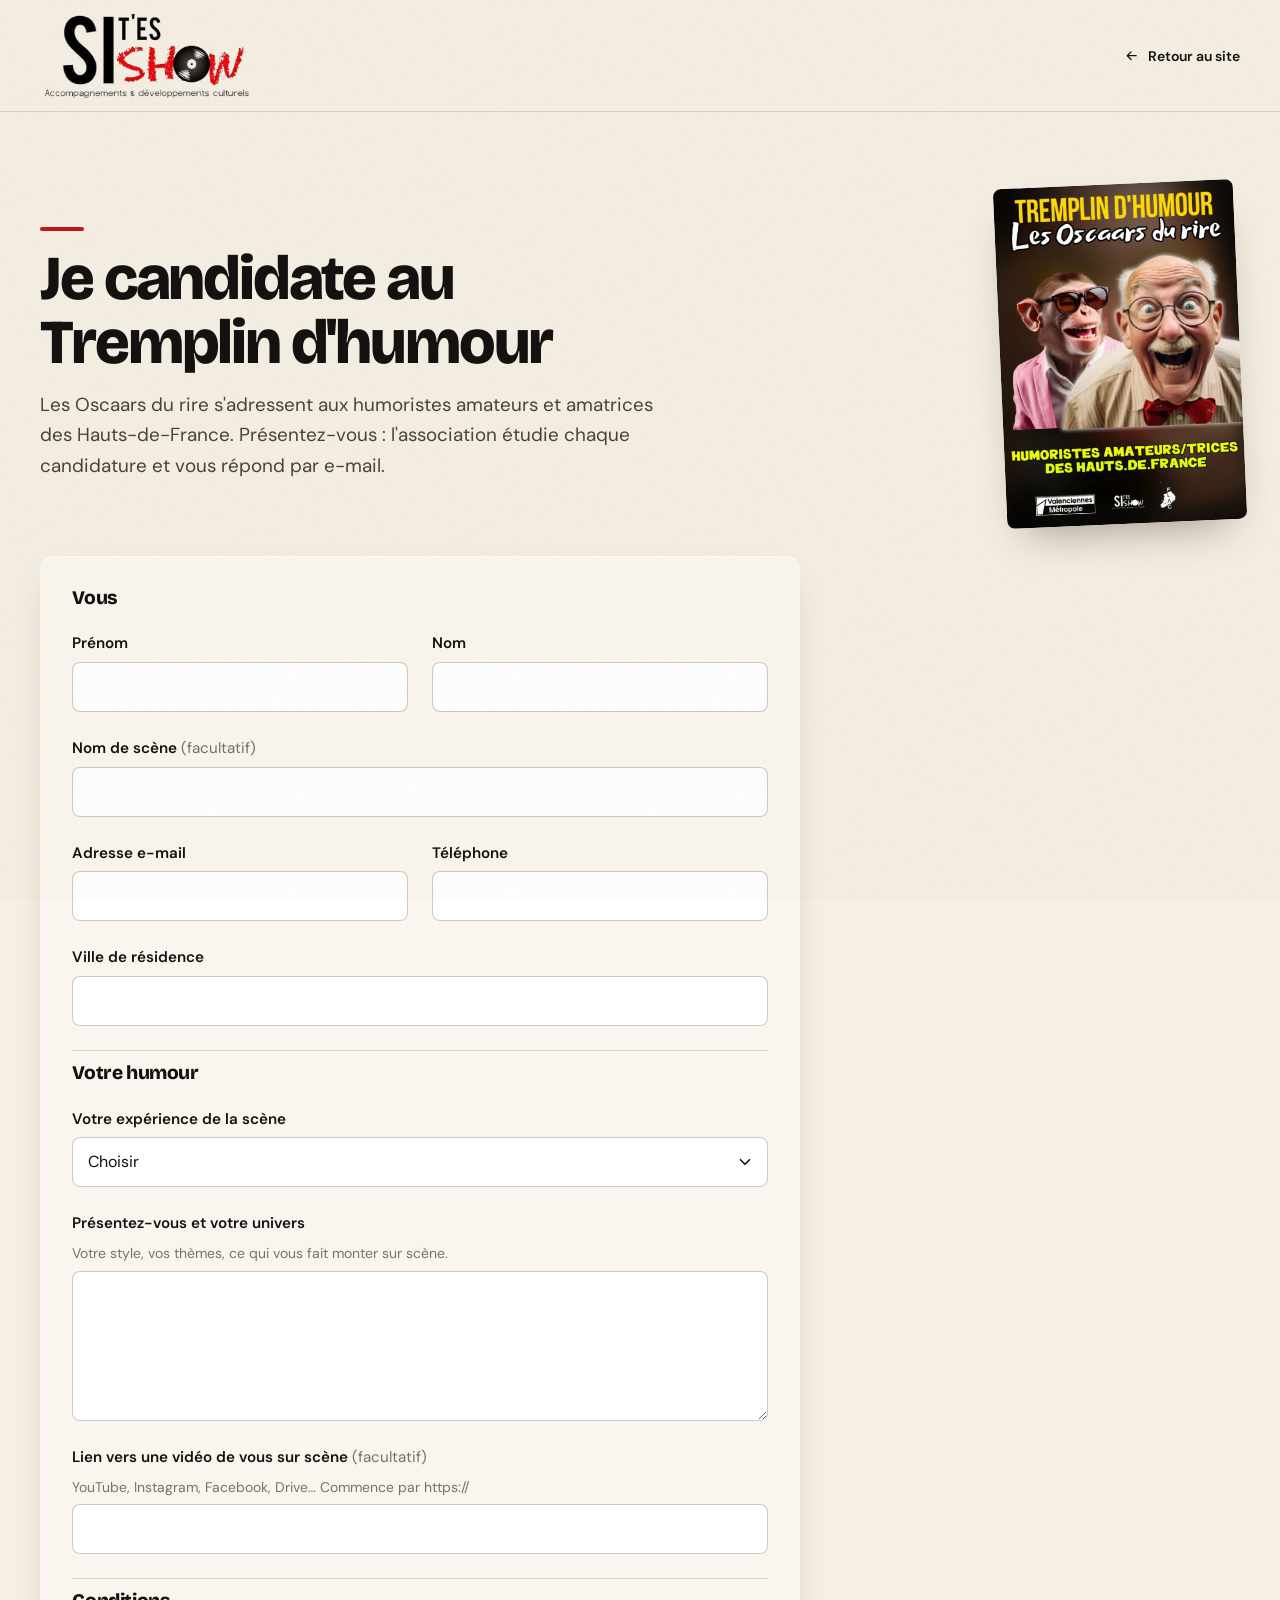
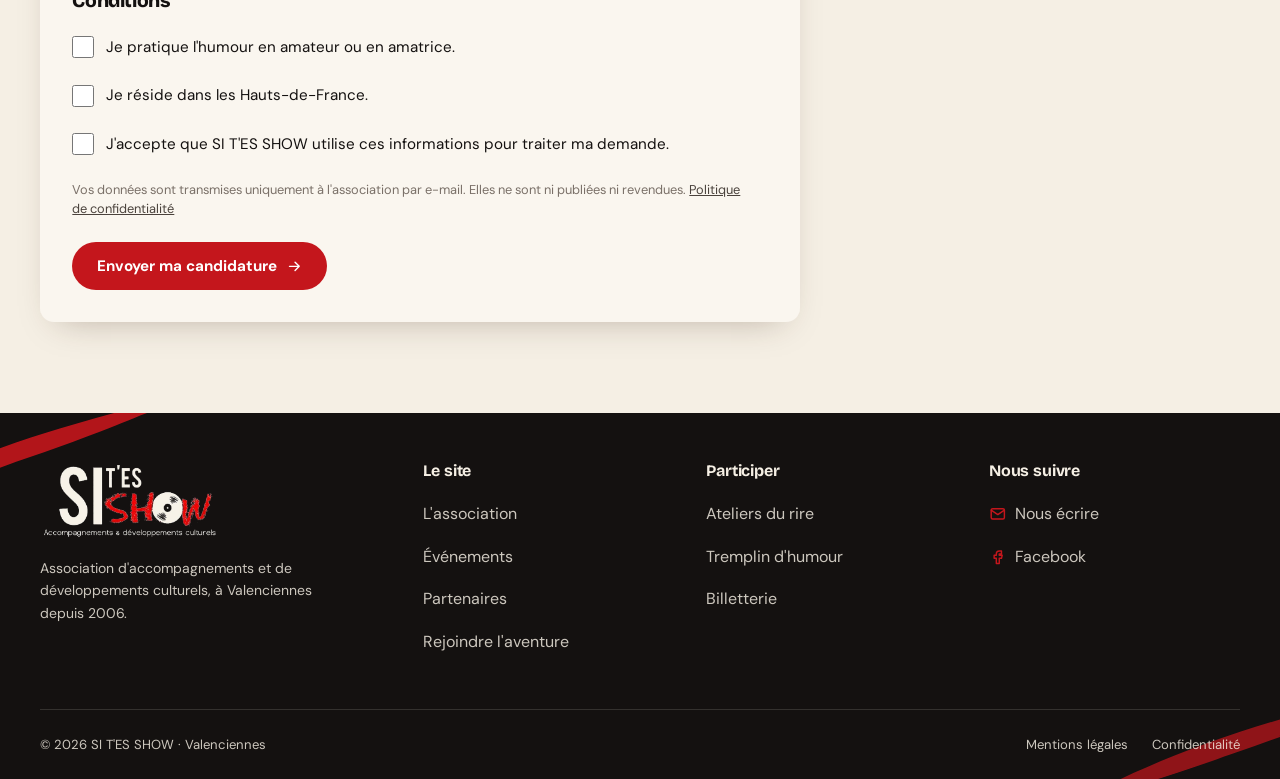
==== candidature-tremplin.html @ 154991be "Refonte du site : nouveau design mobile first, formulaires avec envoi d'e-mails (Resend) - Accueil r" ====
<!doctype html>
<html lang="fr">
<head>
  <meta charset="UTF-8">
  <meta name="viewport" content="width=device-width, initial-scale=1">
  <title>Candidature au Tremplin d'humour Les Oscaars du rire — SI T'ES SHOW</title>
  <meta name="description" content="Humoristes amateurs et amatrices des Hauts-de-France : candidatez au Tremplin d'humour Les Oscaars du rire organisé par SI T'ES SHOW.">
  <meta name="theme-color" content="#f5efe4">
  <link rel="canonical" href="https://maquette-si-t-es-show.vercel.app/candidature-tremplin.html">
  <meta property="og:type" content="website">
  <meta property="og:locale" content="fr_FR">
  <meta property="og:site_name" content="SI T'ES SHOW">
  <meta property="og:title" content="Candidature au Tremplin d'humour Les Oscaars du rire — SI T'ES SHOW">
  <meta property="og:description" content="Humoristes amateurs et amatrices des Hauts-de-France : candidatez au Tremplin d'humour Les Oscaars du rire organisé par SI T'ES SHOW.">
  <meta property="og:url" content="https://maquette-si-t-es-show.vercel.app/candidature-tremplin.html">
  <meta property="og:image" content="https://maquette-si-t-es-show.vercel.app/assets/img/og-image.jpg">
  <meta name="twitter:card" content="summary_large_image">
  <link rel="icon" href="favicon.svg" type="image/svg+xml">
  <link rel="apple-touch-icon" href="apple-touch-icon.png">
  <link rel="preload" href="assets/fonts/bricolage-grotesque-latin.woff2" as="font" type="font/woff2" crossorigin>
  <link rel="stylesheet" href="styles.css">
  <script>document.documentElement.classList.add('js');</script>
</head>
<body>
  <a class="skip-link" href="#contenu">Aller au contenu</a>
  <svg width="0" height="0" style="position:absolute" aria-hidden="true" focusable="false">
    <symbol id="brush" viewBox="0 0 320 24">
      <path fill="currentColor" d="M3 15c38-6 92-11 150-11 54 0 110 3 164 8 2 0 3 2 1 3-30 1-60 2-96 3-28 1-52 3-82 4-36 2-76 2-112 1-14 0-26-1-26-4 0-2 1-3 1-4Zm22 6c46-2 98-2 150-3 30 0 66 0 96-2-28 3-70 5-110 6-46 1-92 1-136-1Z"/>
    </symbol>
  </svg>

  <header class="site-header site-header--page">
    <div class="header-surface" aria-hidden="true"></div>
    <div class="header-inner">
      <a class="brand" href="index.html" aria-label="SI T'ES SHOW, page d'accueil">
        <img src="assets/img/logo.webp" width="600" height="265" alt="SI T'ES SHOW — Accompagnements & développements culturels">
      </a>
      <a class="back-link" href="index.html#evenements"><svg class="icon" viewBox="0 0 24 24" aria-hidden="true"><path d="M19 12H5M11 6l-6 6 6 6"/></svg> Retour au site</a>
    </div>
  </header>

  <main id="contenu">
    <section class="wrap page-hero" aria-labelledby="page-title">
      <div>
        <span class="red-rule" aria-hidden="true"></span>
        <h1 id="page-title">Je candidate au Tremplin d'humour</h1>
        <p>Les Oscaars du rire s'adressent aux humoristes amateurs et amatrices des Hauts-de-France. Présentez-vous : l'association étudie chaque candidature et vous répond par e-mail.</p>
      </div>
      <img class="poster-thumb" src="assets/img/tremplin-humour.webp" width="720" height="1019" alt="Affiche du Tremplin d'humour Les Oscaars du rire">
    </section>
    <section class="wrap page-body" aria-label="Formulaire de candidature">
        <form class="form" data-form="candidature" action="/api/candidature" method="post" novalidate>
            <div class="form-fields">
              <h2 class="form-section-title">Vous</h2>
              <div class="form-row">
                <div class="field">
                    <label for="t-prenom">Prénom</label>
                    <input id="t-prenom" name="prenom" type="text" autocomplete="given-name" required maxlength="60" aria-describedby="t-prenom-err">
                    <p class="field-error" id="t-prenom-err"></p>
                  </div>
                <div class="field">
                    <label for="t-nom">Nom</label>
                    <input id="t-nom" name="nom" type="text" autocomplete="family-name" required maxlength="60" aria-describedby="t-nom-err">
                    <p class="field-error" id="t-nom-err"></p>
                  </div>
              </div>
              <div class="field">
                <label for="t-scene">Nom de scène <span class="optional">(facultatif)</span></label>
                <input id="t-scene" name="nom_scene" type="text" maxlength="80" aria-describedby="t-scene-err">
                <p class="field-error" id="t-scene-err"></p>
              </div>
              <div class="form-row">
                <div class="field">
                    <label for="t-email">Adresse e-mail</label>
                    <input id="t-email" name="email" type="email" autocomplete="email" inputmode="email" required maxlength="160" aria-describedby="t-email-err">
                    <p class="field-error" id="t-email-err"></p>
                  </div>
                <div class="field">
                    <label for="t-tel">Téléphone</label>
                    <input id="t-tel" name="telephone" type="tel" autocomplete="tel" inputmode="tel" required maxlength="25" aria-describedby="t-tel-err">
                    <p class="field-error" id="t-tel-err"></p>
                  </div>
              </div>
              <div class="field">
                <label for="t-ville">Ville de résidence</label>
                <input id="t-ville" name="ville" type="text" autocomplete="address-level2" required maxlength="80" aria-describedby="t-ville-err">
                <p class="field-error" id="t-ville-err"></p>
              </div>
              <h2 class="form-section-title">Votre humour</h2>
              <div class="field">
                <label for="t-exp">Votre expérience de la scène</label>
                <select id="t-exp" name="experience" required aria-describedby="t-exp-err">
                  <option value="">Choisir</option>
                  <option>Jamais encore sur scène</option>
                  <option>Quelques passages sur scène</option>
                  <option>Je joue régulièrement</option>
                </select>
                <p class="field-error" id="t-exp-err"></p>
              </div>
              <div class="field">
                <label for="t-pres">Présentez-vous et votre univers</label>
                <p class="field-hint" id="t-pres-hint">Votre style, vos thèmes, ce qui vous fait monter sur scène.</p>
                <textarea id="t-pres" name="presentation" required minlength="30" maxlength="2000" aria-describedby="t-pres-hint t-pres-err"></textarea>
                <p class="field-error" id="t-pres-err"></p>
              </div>
              <div class="field">
                <label for="t-video">Lien vers une vidéo de vous sur scène <span class="optional">(facultatif)</span></label>
                <p class="field-hint" id="t-video-hint">YouTube, Instagram, Facebook, Drive… Commence par https://</p>
                <input id="t-video" name="video" type="url" inputmode="url" maxlength="300" aria-describedby="t-video-hint t-video-err">
                <p class="field-error" id="t-video-err"></p>
              </div>
              <h2 class="form-section-title">Conditions</h2>
              <div class="field">
                <label class="choice" for="t-amateur">
                  <input id="t-amateur" name="amateur" type="checkbox" required aria-describedby="t-amateur-err">
                  <span>Je pratique l'humour en amateur ou en amatrice.</span>
                </label>
                <p class="field-error" id="t-amateur-err"></p>
              </div>
              <div class="field">
                <label class="choice" for="t-region">
                  <input id="t-region" name="region" type="checkbox" required aria-describedby="t-region-err">
                  <span>Je réside dans les Hauts-de-France.</span>
                </label>
                <p class="field-error" id="t-region-err"></p>
              </div>
              <div class="hp" aria-hidden="true">
                <label for="t-site">Ne pas remplir ce champ</label>
                <input id="t-site" name="site_web" type="text" tabindex="-1" autocomplete="off">
              </div>
              <div class="field">
                <label class="choice" for="t-rgpd">
                  <input id="t-rgpd" name="consentement" type="checkbox" required aria-describedby="t-rgpd-err">
                  <span>J'accepte que SI T'ES SHOW utilise ces informations pour traiter ma demande.</span>
                </label>
                <p class="field-error" id="t-rgpd-err"></p>
              </div>
              <p class="form-legal">Vos données sont transmises uniquement à l'association par e-mail. Elles ne sont ni publiées ni revendues. <a href="mentions-legales.html#confidentialite">Politique de confidentialité</a></p>
              <button class="button" type="submit">Envoyer ma candidature <svg class="icon" viewBox="0 0 24 24" aria-hidden="true"><path d="M5 12h14M13 6l6 6-6 6"/></svg></button>
            </div>
            <p class="form-status" role="status" aria-live="polite"></p>
          </form>
    </section>
  </main>

  <footer class="site-footer">
    <svg class="footer-brush footer-brush--a" viewBox="0 0 320 24" aria-hidden="true" focusable="false"><use href="#brush"/></svg>
    <svg class="footer-brush footer-brush--b" viewBox="0 0 320 24" aria-hidden="true" focusable="false"><use href="#brush"/></svg>
    <div class="wrap">
      <div class="footer-grid">
        <div class="footer-brand">
          <img src="assets/img/logo-clair.webp" width="600" height="265" loading="lazy" decoding="async" alt="SI T'ES SHOW">
          <p>Association d'accompagnements et de développements culturels, à Valenciennes depuis 2006.</p>
        </div>
        <div>
          <p class="footer-title">Le site</p>
          <ul class="footer-links">
            <li><a href="index.html#association">L'association</a></li>
            <li><a href="index.html#evenements">Événements</a></li>
            <li><a href="index.html#partenaires">Partenaires</a></li>
            <li><a href="index.html#rejoindre">Rejoindre l'aventure</a></li>
          </ul>
        </div>
        <div>
          <p class="footer-title">Participer</p>
          <ul class="footer-links">
            <li><a href="inscription-ateliers.html">Ateliers du rire</a></li>
            <li><a href="candidature-tremplin.html">Tremplin d'humour</a></li>
            <li><a data-config-href="billetterieJojoBernard" href="index.html#evenements" target="_blank" rel="noopener">Billetterie<span class="sr-only"> (nouvel onglet)</span></a></li>
          </ul>
        </div>
        <div>
          <p class="footer-title">Nous suivre</p>
          <ul class="footer-links">
            <li><a href="index.html#contact"><svg class="icon" viewBox="0 0 24 24" aria-hidden="true"><rect x="3" y="5" width="18" height="14" rx="2"/><path d="m3 7 9 6 9-6"/></svg>Nous écrire</a></li>
            <li><a data-config-href="facebook" href="https://www.facebook.com/share/1EKz69pP5z/?mibextid=wwXIfr" target="_blank" rel="noopener"><svg class="icon" viewBox="0 0 24 24" aria-hidden="true"><path d="M14 8h3V4h-3a4 4 0 0 0-4 4v2H7v4h3v7h4v-7h3l1-4h-4V8Z"/></svg>Facebook<span class="sr-only"> (nouvel onglet)</span></a></li>
          </ul>
        </div>
      </div>
      <div class="footer-bottom">
        <p>© <span data-year>2026</span> SI T'ES SHOW · Valenciennes</p>
        <nav aria-label="Informations légales">
          <a href="mentions-legales.html">Mentions légales</a>
          <a href="mentions-legales.html#confidentialite">Confidentialité</a>
        </nav>
      </div>
    </div>
  </footer>

  <script src="config.js"></script>
  <script src="script.js" defer></script>
</body>
</html>
---- styles.css ----
/* =========================================================
   SI T'ES SHOW — feuille de styles
   Mobile first : les styles de base visent le smartphone,
   les @media (min-width) enrichissent tablette puis desktop.
   ========================================================= */

/* ---------- Polices (auto-hébergées, aucun appel à Google) ---------- */
@font-face {
  font-family: 'Bricolage Grotesque';
  src: url('assets/fonts/bricolage-grotesque-latin.woff2') format('woff2');
  font-weight: 500 800;
  font-display: swap;
}
@font-face {
  font-family: 'DM Sans';
  src: url('assets/fonts/dm-sans-latin.woff2') format('woff2');
  font-weight: 400 700;
  font-display: swap;
}

/* ---------- Design tokens ---------- */
:root {
  /* Couleurs */
  --paper: #f5efe4;          /* ivoire, fond principal */
  --paper-soft: #faf6ef;     /* crème clair, cartes et champs */
  --paper-deep: #ece3d4;     /* crème chaud, sections alternées */
  --ink: #141110;            /* noir des textes */
  --ink-soft: #4a423c;       /* texte secondaire */
  --ink-muted: #7a7068;      /* indications */
  --red: #c4161c;            /* rouge d'accent */
  --red-deep: #9c0f14;       /* rouge survol */
  --line: rgba(20, 17, 16, .14);
  --focus: #c4161c;

  /* Typographie */
  --font-display: 'Bricolage Grotesque', 'Arial Narrow', system-ui, sans-serif;
  --font-body: 'DM Sans', system-ui, -apple-system, 'Segoe UI', sans-serif;
  --fs-hero: clamp(2.75rem, 1.6rem + 5.6vw, 5.4rem);
  --fs-h2: clamp(1.9rem, 1.4rem + 2vw, 2.75rem);
  --fs-h3: clamp(1.2rem, 1.05rem + .6vw, 1.45rem);
  --fs-lead: clamp(1.02rem, .96rem + .3vw, 1.18rem);
  --fs-body: 1rem;
  --fs-small: .875rem;

  /* Espacements */
  --space-1: .5rem;
  --space-2: .75rem;
  --space-3: 1rem;
  --space-4: 1.5rem;
  --space-5: 2rem;
  --space-6: 3rem;
  --space-7: 4.5rem;
  --section-y: clamp(3.5rem, 2.5rem + 4vw, 6rem);
  --gutter: clamp(1.125rem, .6rem + 2.4vw, 3rem);
  --content: 1200px;

  /* Rayons et ombres */
  --radius-s: 8px;
  --radius-m: 14px;
  --radius-pill: 999px;
  --shadow-card: 0 1px 0 rgba(255, 255, 255, .7) inset, 0 14px 34px -18px rgba(60, 38, 20, .35);
  --shadow-lift: 0 22px 44px -20px rgba(60, 38, 20, .45);

  /* Texture papier (bruit SVG très discret) */
  --grain: url("data:image/svg+xml,%3Csvg xmlns='http://www.w3.org/2000/svg' width='220' height='220'%3E%3Cfilter id='n'%3E%3CfeTurbulence type='fractalNoise' baseFrequency='.85' numOctaves='3' stitchTiles='stitch'/%3E%3CfeColorMatrix values='0 0 0 0 .35 0 0 0 0 .25 0 0 0 0 .15 0 0 0 .5 0'/%3E%3C/filter%3E%3Crect width='100%25' height='100%25' filter='url(%23n)'/%3E%3C/svg%3E");

  --ease-out: cubic-bezier(.2, .7, .2, 1);
  --header-h: 76px;
}

/* ---------- Base ---------- */
*, *::before, *::after { box-sizing: border-box; }
html {
  scroll-behavior: smooth;
  scroll-padding-top: 88px;
  -webkit-text-size-adjust: 100%;
}
body {
  margin: 0;
  min-height: 100vh;
  color: var(--ink);
  background-color: var(--paper);
  font-family: var(--font-body);
  font-size: var(--fs-body);
  line-height: 1.6;
  -webkit-font-smoothing: antialiased;
  overflow-x: hidden;
}
/* Grain papier global, fixe et non interactif */
body::before {
  content: '';
  position: fixed;
  inset: 0;
  z-index: 100;
  pointer-events: none;
  background-image: var(--grain);
  opacity: .09;
  mix-blend-mode: multiply;
}
img { display: block; max-width: 100%; height: auto; }
a { color: inherit; }
h1, h2, h3, p, ul, ol, figure, blockquote { margin: 0; }
h1, h2, h3 {
  font-family: var(--font-display);
  font-weight: 800;
  line-height: 1.02;
  letter-spacing: -.035em;
  text-wrap: balance;
}
p { text-wrap: pretty; }

:focus-visible {
  outline: 3px solid var(--focus);
  outline-offset: 3px;
  border-radius: 4px;
}

.sr-only {
  position: absolute !important;
  width: 1px; height: 1px;
  padding: 0; margin: -1px;
  overflow: hidden;
  clip: rect(0 0 0 0);
  white-space: nowrap;
  border: 0;
}
.skip-link {
  position: absolute;
  left: var(--gutter);
  top: -100px;
  z-index: 200;
  padding: .75rem 1.1rem;
  border-radius: var(--radius-s);
  background: var(--ink);
  color: var(--paper);
  font-weight: 700;
  text-decoration: none;
}
.skip-link:focus { top: .75rem; }

.wrap {
  width: min(var(--content), 100% - 2 * var(--gutter));
  margin-inline: auto;
}

.icon {
  width: 1.1em;
  height: 1.1em;
  flex: 0 0 auto;
  fill: none;
  stroke: currentColor;
  stroke-width: 2;
  stroke-linecap: round;
  stroke-linejoin: round;
}

/* ---------- Boutons ---------- */
.button {
  --btn-bg: var(--red);
  --btn-fg: #fff;
  min-height: 48px;
  padding: .7rem 1.4rem;
  display: inline-flex;
  align-items: center;
  justify-content: center;
  gap: .6rem;
  border: 2px solid transparent;
  border-radius: var(--radius-pill);
  background: var(--btn-bg);
  color: var(--btn-fg);
  font: 700 .95rem/1.2 var(--font-body);
  text-decoration: none;
  text-align: center;
  cursor: pointer;
  transition: background-color .2s ease, color .2s ease, border-color .2s ease, transform .2s var(--ease-out);
}
.button .icon { transition: transform .25s var(--ease-out); }
.button:hover { --btn-bg: var(--red-deep); }
.button:hover .icon { transform: translateX(3px); }
.button:active { transform: translateY(1px); }
.button-outline {
  --btn-bg: transparent;
  --btn-fg: var(--ink);
  border-color: var(--ink);
}
.button-outline:hover { --btn-bg: var(--ink); --btn-fg: var(--paper); }
.button-light {
  --btn-bg: var(--paper);
  --btn-fg: var(--ink);
}
.button-light:hover { --btn-bg: #fff; }
.button-block { width: 100%; }
.button[disabled], .button[aria-disabled="true"] {
  cursor: not-allowed;
  opacity: .55;
  pointer-events: none;
}

/* ---------- Titres de section ---------- */
.section { padding-block: var(--section-y); position: relative; }
.section-heading {
  display: flex;
  align-items: center;
  gap: var(--space-3);
  margin-bottom: var(--space-5);
}
.section-heading h2 { font-size: var(--fs-h2); }
.red-rule {
  display: block;
  width: 44px;
  height: 4px;
  flex: 0 0 auto;
  border-radius: 2px;
  background: var(--red);
}
.section-intro {
  max-width: 60ch;
  margin-top: calc(-1 * var(--space-3));
  margin-bottom: var(--space-5);
  color: var(--ink-soft);
  font-size: var(--fs-lead);
}

/* =========================================================
   HEADER — surface crème asymétrique posée sur le Hero
   ========================================================= */
.site-header {
  position: absolute;
  inset: 0 0 auto 0;
  z-index: 50;
  height: var(--header-h);
}
/* La surface crème : bord inférieur arrondi et asymétrique vers la droite */
.header-surface {
  position: absolute;
  inset: 0 auto 0 0;
  width: calc(100% - 88px);
  background-color: var(--paper);
  border-bottom-right-radius: 120px 100%;
  box-shadow: 10px 6px 26px -14px rgba(40, 24, 10, .45);
}
.header-inner {
  position: relative;
  height: 100%;
  width: min(var(--content), 100% - 2 * var(--gutter));
  margin-inline: auto;
  display: flex;
  align-items: center;
  justify-content: space-between;
  gap: var(--space-4);
}
.brand { display: block; flex: 0 0 auto; width: 150px; }
.brand img { width: 100%; height: auto; }

.menu-toggle {
  width: 48px;
  height: 48px;
  display: inline-flex;
  flex-direction: column;
  align-items: center;
  justify-content: center;
  gap: 6px;
  border: 0;
  border-radius: 50%;
  background: var(--paper);
  box-shadow: 0 6px 18px -6px rgba(0, 0, 0, .5);
  cursor: pointer;
}
.menu-toggle span {
  display: block;
  width: 20px;
  height: 2px;
  border-radius: 2px;
  background: var(--ink);
  transition: transform .25s var(--ease-out), opacity .2s;
}
.menu-toggle[aria-expanded="true"] span:nth-child(1) { transform: translateY(8px) rotate(45deg); }
.menu-toggle[aria-expanded="true"] span:nth-child(2) { opacity: 0; }
.menu-toggle[aria-expanded="true"] span:nth-child(3) { transform: translateY(-8px) rotate(-45deg); }

/* Menu mobile : panneau crème qui se déplie sous le header */
.main-nav {
  position: absolute;
  top: calc(100% + 10px);
  left: var(--gutter);
  right: var(--gutter);
  padding: var(--space-3);
  display: grid;
  gap: 2px;
  border-radius: var(--radius-m);
  background: var(--paper-soft);
  box-shadow: var(--shadow-lift);
  opacity: 0;
  visibility: hidden;
  transform: translateY(-8px);
  transition: opacity .22s ease, transform .22s var(--ease-out), visibility 0s linear .22s;
}
.main-nav.is-open {
  opacity: 1;
  visibility: visible;
  transform: none;
  transition: opacity .22s ease, transform .22s var(--ease-out), visibility 0s;
}
.main-nav .nav-links { display: grid; gap: 2px; }
.main-nav a {
  min-height: 48px;
  padding: .75rem .9rem;
  display: flex;
  align-items: center;
  border-radius: var(--radius-s);
  font-weight: 600;
  text-decoration: none;
}
.main-nav a:hover { background: var(--paper-deep); }
.main-nav .nav-contact {
  margin-top: var(--space-1);
  justify-content: center;
  gap: .55rem;
  border: 2px solid var(--ink);
  border-radius: var(--radius-pill);
}
.main-nav .nav-contact:hover { background: var(--ink); color: var(--paper); }

/* Header des pages intérieures : bandeau crème plein */
.site-header--page { position: relative; }
.site-header--page .header-surface {
  width: 100%;
  border-bottom-right-radius: 0;
  box-shadow: none;
  border-bottom: 1px solid var(--line);
}
.back-link {
  min-height: 44px;
  display: inline-flex;
  align-items: center;
  gap: .5rem;
  font-weight: 600;
  font-size: var(--fs-small);
  text-decoration: none;
}
.back-link:hover { color: var(--red); }

/* =========================================================
   HERO — la photo occupe toute la largeur et se fond dans le crème
   ========================================================= */
.hero {
  position: relative;
  isolation: isolate;
  overflow: hidden;
  background: var(--paper);
  padding-top: 280px;   /* mobile : la photo occupe le haut, le texte passe dessous */
  padding-bottom: var(--space-6);
}
.hero-media {
  position: absolute;
  inset: 0 0 auto 0;
  height: 420px;
  z-index: -2;
}
.hero-media img {
  width: 100%;
  height: 100%;
  object-fit: cover;
  object-position: 30% 40%;
}
/* Couches de dégradés : fondu vertical vers le crème sur mobile */
.hero::before {
  content: '';
  position: absolute;
  inset: 0 0 auto 0;
  height: 424px;
  z-index: -1;
  background:
    linear-gradient(180deg, rgba(245, 239, 228, 0) 30%, rgba(245, 239, 228, .72) 66%, var(--paper) 94%),
    linear-gradient(90deg, rgba(245, 239, 228, .35), rgba(245, 239, 228, 0) 60%);
}
.hero-content { position: relative; }
.hero h1 {
  font-size: var(--fs-hero);
  line-height: .96;
  letter-spacing: -.045em;
  margin-bottom: var(--space-4);
}
.hero h1 .line { display: block; }
.hero h1 .line-red { color: var(--red); }
.hero-copy {
  max-width: 34ch;
  margin-bottom: var(--space-5);
  color: var(--ink-soft);
  font-size: var(--fs-lead);
}

/* Entrée orchestrée du Hero (un seul moment d'animation au chargement) */
@media (prefers-reduced-motion: no-preference) {
  .hero h1 .line,
  .hero-copy,
  .hero .button {
    animation: rise .8s var(--ease-out) both;
  }
  .hero h1 .line:nth-child(2) { animation-delay: .08s; }
  .hero h1 .line:nth-child(3) { animation-delay: .2s; }
  .hero-copy { animation-delay: .32s; }
  .hero .button { animation-delay: .42s; }
  .hero-media img { animation: settle 1.6s var(--ease-out) both; }
}
@keyframes rise {
  from { opacity: 0; transform: translateY(18px); }
  to { opacity: 1; transform: none; }
}
@keyframes settle {
  from { opacity: 0; transform: scale(1.06); }
  to { opacity: 1; transform: none; }
}

/* =========================================================
   À L'AFFICHE
   ========================================================= */
.events { padding-top: var(--space-6); }
.event-grid {
  display: grid;
  gap: var(--space-5);
  max-width: 420px;
  margin-inline: auto;
}
.event-card {
  display: flex;
  flex-direction: column;
  border-radius: var(--radius-m);
  background: var(--paper-soft);
  box-shadow: var(--shadow-card);
  overflow: hidden;
  transition: transform .35s var(--ease-out), box-shadow .35s var(--ease-out);
}
.poster-link {
  display: block;
  aspect-ratio: 5 / 7;
  overflow: hidden;
  background: var(--paper-deep);
}
.poster-link img {
  width: 100%;
  height: 100%;
  object-fit: cover;
  transition: transform .6s var(--ease-out);
}
.event-body {
  padding: var(--space-3) var(--space-3) var(--space-4);
  display: grid;
  gap: var(--space-2);
}
.event-body h3 { font-size: var(--fs-h3); }
.event-body p {
  color: var(--ink-soft);
  font-size: var(--fs-small);
  line-height: 1.5;
}
.event-body .button { margin-top: var(--space-1); }
@media (hover: hover) {
  .event-card:hover { transform: translateY(-6px); box-shadow: var(--shadow-lift); }
  .event-card:hover .poster-link img { transform: scale(1.03); }
}

/* =========================================================
   L'ASSOCIATION — logo grand format, sillons de vinyle
   ========================================================= */
.about {
  background-color: var(--paper-deep);
  overflow: hidden;
}
/* Transition douce : la section « déborde » en vague sur la précédente */
.about::before {
  content: '';
  position: absolute;
  inset: -1px 0 auto 0;
  height: 48px;
  background: var(--paper);
  border-radius: 0 0 50% 50% / 0 0 100% 100%;
}
.about-inner {
  position: relative;
  z-index: 1;
  display: grid;
  gap: var(--space-5);
  padding-top: var(--space-3);
}
.about-brand { justify-self: center; width: min(100%, 360px); }
.about-brand img { width: 100%; }
.brush {
  display: block;
  width: 82%;
  height: 18px;
  margin: var(--space-2) auto 0;
  color: var(--red);
}
.about-copy h2 { font-size: var(--fs-h2); margin: var(--space-3) 0; }
.about-copy > p {
  max-width: 58ch;
  color: var(--ink-soft);
  font-size: 1.05rem;
}
.about-more {
  margin-top: var(--space-4);
  max-width: 58ch;
}
.about-more[hidden] { display: none; }
.about-more h3 { font-size: 1.15rem; margin-bottom: var(--space-2); letter-spacing: -.02em; }
.about-more ul {
  padding: 0;
  list-style: none;
  display: grid;
  gap: var(--space-3);
}
.about-more li {
  padding-left: var(--space-4);
  position: relative;
  color: var(--ink-soft);
}
.about-more li::before {
  content: '';
  position: absolute;
  left: 0;
  top: .62em;
  width: 12px;
  height: 3px;
  border-radius: 2px;
  background: var(--red);
}
.about-more li strong { color: var(--ink); }
.about-actions {
  margin-top: var(--space-4);
  display: flex;
  flex-wrap: wrap;
  gap: var(--space-2);
}
.about-more:not([hidden]) {
  animation: rise .45s var(--ease-out) both;
}
.vinyl {
  position: absolute;
  right: -300px;
  top: 50%;
  width: 520px;
  aspect-ratio: 1;
  border-radius: 50%;
  transform: translateY(-50%);
  background:
    radial-gradient(circle, transparent 0 14%, rgba(20, 17, 16, .05) 14.2% 30%, transparent 30.2%),
    repeating-radial-gradient(circle, rgba(20, 17, 16, .075) 0 1px, transparent 1px 6px);
  -webkit-mask-image: radial-gradient(circle, #000 60%, transparent 71%);
          mask-image: radial-gradient(circle, #000 60%, transparent 71%);
  pointer-events: none;
}

/* =========================================================
   GALERIE, CHIFFRES, TÉMOIGNAGES (affichés seulement si du contenu existe)
   ========================================================= */
.gallery-grid {
  display: grid;
  grid-template-columns: repeat(2, 1fr);
  grid-auto-rows: 150px;
  grid-auto-flow: dense;
  gap: var(--space-2);
}
.gallery-grid figure {
  position: relative;
  overflow: hidden;
  border-radius: var(--radius-s);
  background: var(--paper-deep);
}
.gallery-grid figure.is-wide { grid-column: span 2; }
.gallery-grid figure.is-tall { grid-row: span 2; }
.gallery-grid img { width: 100%; height: 100%; object-fit: cover; }
.gallery-grid figcaption {
  position: absolute;
  inset: auto 0 0 0;
  padding: var(--space-4) var(--space-2) var(--space-2);
  background: linear-gradient(180deg, transparent, rgba(20, 17, 16, .75));
  color: var(--paper);
  font-size: var(--fs-small);
  font-weight: 600;
}

.stats { background: var(--ink); color: var(--paper); }
.stats .section-heading h2 { color: var(--paper); }
.stats-list {
  padding: 0;
  list-style: none;
  display: grid;
  grid-template-columns: repeat(2, 1fr);
  gap: var(--space-5) var(--space-4);
}
.stats-list li { border-top: 2px solid var(--red); padding-top: var(--space-3); }
.stat-value {
  display: block;
  font-family: var(--font-display);
  font-size: clamp(2.4rem, 1.8rem + 3vw, 3.6rem);
  font-weight: 800;
  line-height: 1;
  letter-spacing: -.04em;
}
.stat-label { color: rgba(245, 239, 228, .75); font-size: var(--fs-small); }

.quotes-list {
  padding: 0;
  list-style: none;
  display: grid;
  gap: var(--space-4);
}
.quote {
  padding: var(--space-5) var(--space-4) var(--space-4);
  border-radius: var(--radius-m);
  background: var(--paper-soft);
  box-shadow: var(--shadow-card);
  position: relative;
}
.quote::before {
  content: '“';
  position: absolute;
  top: -.15em;
  left: var(--space-3);
  color: var(--red);
  font: 800 4.5rem/1 var(--font-display);
}
.quote blockquote p { font-size: 1.05rem; }
.quote figcaption {
  margin-top: var(--space-3);
  color: var(--ink-muted);
  font-size: var(--fs-small);
}
.quote figcaption strong { color: var(--ink); }

/* =========================================================
   PARTENAIRES
   ========================================================= */
.partners { background: var(--paper); }
.partner-grid {
  padding: 0;
  list-style: none;
  display: grid;
  grid-template-columns: repeat(2, 1fr);
  gap: var(--space-2);
}
.partner-grid li {
  height: 128px;
  padding: var(--space-3) var(--space-4);
  display: grid;
  place-items: center;
  border-radius: var(--radius-m);
  background: #fff;
  box-shadow: var(--shadow-card);
}
.partner-grid li:last-child:nth-child(odd) { grid-column: span 2; }
.partner-grid img {
  max-width: 100%;
  max-height: 92px;
  width: auto;
  object-fit: contain;
}

/* =========================================================
   REJOINDRE L'AVENTURE — bandeau rouge, coup de pinceau
   ========================================================= */
.join {
  background-color: var(--red);
  color: #fff;
  overflow: hidden;
}
.join::after {
  content: '';
  position: absolute;
  inset: 0;
  background-image: var(--grain);
  opacity: .22;
  mix-blend-mode: multiply;
  pointer-events: none;
}
.join-inner { position: relative; z-index: 1; display: grid; gap: var(--space-5); }
.join h2 { font-size: clamp(2.2rem, 1.5rem + 3.2vw, 3.8rem); }
.join-copy p {
  max-width: 46ch;
  margin-top: var(--space-3);
  font-size: var(--fs-lead);
  color: rgba(255, 255, 255, .92);
}
.join-paths {
  padding: 0;
  list-style: none;
  display: grid;
  gap: var(--space-2);
}
.join-paths a {
  min-height: 64px;
  padding: var(--space-3) var(--space-4);
  display: flex;
  align-items: center;
  justify-content: space-between;
  gap: var(--space-3);
  border: 2px solid rgba(255, 255, 255, .55);
  border-radius: var(--radius-m);
  color: #fff;
  text-decoration: none;
  transition: background-color .2s ease, border-color .2s ease, color .2s ease;
}
.join-paths a:hover { background: var(--paper); border-color: var(--paper); color: var(--ink); }
.join-paths strong { display: block; font-family: var(--font-display); font-size: 1.2rem; letter-spacing: -.02em; }
.join-paths span { display: block; font-size: var(--fs-small); opacity: .85; }
.join-paths .icon { width: 22px; height: 22px; }
.join-paths a:focus-visible { outline-color: var(--paper); }

/* =========================================================
   FORMULAIRES (contact, inscription, candidature)
   ========================================================= */
.contact { background: var(--paper-deep); }
.contact-inner { display: grid; gap: var(--space-6); }
.contact-aside p { color: var(--ink-soft); max-width: 42ch; }
.contact-facts {
  margin-top: var(--space-4);
  padding: 0;
  list-style: none;
  display: grid;
  gap: var(--space-3);
}
.contact-facts li { display: flex; gap: var(--space-2); align-items: flex-start; }
.contact-facts .icon { margin-top: .2em; color: var(--red); }
.contact-facts a { font-weight: 600; text-underline-offset: 3px; }

.form {
  padding: var(--space-4);
  border-radius: var(--radius-m);
  background: var(--paper-soft);
  box-shadow: var(--shadow-card);
  display: grid;
  gap: var(--space-4);
}
.form-fields { display: grid; gap: var(--space-4); }
.form-fields > .button { justify-self: start; }
.form-row { display: grid; gap: var(--space-4); }
.field { display: grid; gap: .4rem; }
.field label, .field legend {
  font-weight: 600;
  font-size: .95rem;
}
.field .optional { color: var(--ink-muted); font-weight: 400; }
.field-hint { color: var(--ink-muted); font-size: var(--fs-small); }
.field input,
.field select,
.field textarea {
  width: 100%;
  min-height: 50px;
  padding: .75rem .9rem;
  border: 1.5px solid rgba(20, 17, 16, .22);
  border-radius: var(--radius-s);
  background: #fff;
  color: var(--ink);
  font: 400 1rem/1.4 var(--font-body);   /* 16px : évite le zoom auto sur iOS */
  transition: border-color .15s ease, box-shadow .15s ease;
}
.field textarea { min-height: 150px; resize: vertical; }
.field select {
  appearance: none;
  padding-right: 2.6rem;
  background-image: url("data:image/svg+xml,%3Csvg xmlns='http://www.w3.org/2000/svg' viewBox='0 0 24 24' fill='none' stroke='%23141110' stroke-width='2.2' stroke-linecap='round' stroke-linejoin='round'%3E%3Cpath d='m6 9 6 6 6-6'/%3E%3C/svg%3E");
  background-repeat: no-repeat;
  background-position: right .85rem center;
  background-size: 18px;
}
.field input:focus,
.field select:focus,
.field textarea:focus {
  outline: none;
  border-color: var(--ink);
  box-shadow: 0 0 0 3px rgba(196, 22, 28, .25);
}
.field [aria-invalid="true"] { border-color: var(--red); }
.field-error {
  color: var(--red-deep);
  font-size: var(--fs-small);
  font-weight: 600;
}
.field-error:empty { display: none; }
fieldset.field { margin: 0; padding: 0; border: 0; }
.choice {
  display: flex;
  align-items: flex-start;
  gap: .7rem;
  font-weight: 400 !important;
  cursor: pointer;
}
.choice input {
  width: 22px;
  min-height: 0;
  height: 22px;
  flex: 0 0 auto;
  margin: .1rem 0 0;
  accent-color: var(--red);
}
.choice-list { display: grid; gap: var(--space-2); }
.choice-list .choice {
  min-height: 48px;
  padding: .7rem .85rem;
  border: 1.5px solid rgba(20, 17, 16, .18);
  border-radius: var(--radius-s);
  background: #fff;
  align-items: center;
}
.choice-list .choice input { margin: 0; }
.choice-list .choice:has(input:checked) { border-color: var(--ink); box-shadow: inset 0 0 0 1px var(--ink); }
/* Champ piège anti-spam : invisible pour les humains */
.hp { position: absolute; left: -9999px; width: 1px; height: 1px; overflow: hidden; }
.form-legal { color: var(--ink-muted); font-size: .8rem; line-height: 1.5; }
.form-legal a { color: var(--ink-soft); }
.form-status {
  padding: var(--space-3);
  border-radius: var(--radius-s);
  font-weight: 600;
}
.form-status:empty { display: none; }
.form-status.is-success { background: #e4efe2; color: #1f4d1c; }
.form-status.is-error { background: #f8e2df; color: var(--red-deep); }
.form .button[aria-busy="true"] { opacity: .7; cursor: progress; }
.form.is-done .form-fields { display: none; }

/* Pages formulaire */
.page-hero {
  padding-block: var(--space-6) var(--space-5);
  display: grid;
  gap: var(--space-5);
  align-items: center;
}
.page-hero h1 { margin-top: var(--space-3); font-size: clamp(2.3rem, 1.6rem + 3.4vw, 3.9rem); }
.page-hero p { margin-top: var(--space-3); color: var(--ink-soft); font-size: var(--fs-lead); max-width: 48ch; }
.page-hero .poster-thumb {
  width: min(220px, 60%);
  border-radius: var(--radius-s);
  box-shadow: var(--shadow-lift);
  transform: rotate(-2.5deg);
}
.page-body { padding-bottom: var(--section-y); }
.form-section-title {
  font-size: 1.2rem;
  letter-spacing: -.02em;
  padding-top: var(--space-2);
  border-top: 1px solid var(--line);
}
.form-section-title:first-child { border-top: 0; padding-top: 0; }

/* Pages légales */
.prose { max-width: 70ch; padding-bottom: var(--section-y); }
.prose h1 { font-size: var(--fs-h2); margin-block: var(--space-6) var(--space-5); }
.prose h2 { font-size: 1.4rem; letter-spacing: -.02em; margin: var(--space-5) 0 var(--space-2); }
.prose p, .prose li { color: var(--ink-soft); }
.prose p + p { margin-top: var(--space-2); }
.prose ul { padding-left: 1.2rem; display: grid; gap: .3rem; margin-top: var(--space-2); }
.prose .todo { background: #fff3c4; padding: 0 .25rem; border-radius: 3px; }

/* =========================================================
   FOOTER — finition noire, coups de pinceau rouges
   ========================================================= */
.site-footer {
  position: relative;
  overflow: hidden;
  background: var(--ink);
  color: rgba(245, 239, 228, .82);
  padding-block: var(--space-6) var(--space-4);
}
.footer-brush {
  position: absolute;
  width: 320px;
  color: var(--red);
  opacity: .9;
  pointer-events: none;
}
.footer-brush--a { left: -120px; top: 18px; transform: rotate(-18deg); }
.footer-brush--b { right: -130px; bottom: 30px; transform: rotate(-18deg); opacity: .7; }
.footer-grid { position: relative; z-index: 1; display: grid; gap: var(--space-5); }
.footer-brand img { width: 180px; }
.footer-brand p { margin-top: var(--space-3); max-width: 34ch; font-size: var(--fs-small); }
.footer-title {
  margin-bottom: var(--space-2);
  color: var(--paper);
  font: 700 1rem/1.3 var(--font-display);
  letter-spacing: -.01em;
}
.footer-links { padding: 0; list-style: none; display: grid; gap: .15rem; }
.footer-links a {
  min-height: 40px;
  display: inline-flex;
  align-items: center;
  gap: .55rem;
  text-decoration: none;
}
.footer-links a:hover { color: #fff; text-decoration: underline; text-underline-offset: 4px; }
.footer-links .icon { color: var(--red); }
.footer-bottom {
  position: relative;
  z-index: 1;
  margin-top: var(--space-6);
  padding-top: var(--space-4);
  border-top: 1px solid rgba(245, 239, 228, .14);
  display: flex;
  flex-wrap: wrap;
  justify-content: space-between;
  gap: var(--space-2) var(--space-4);
  font-size: .82rem;
}
.footer-bottom nav { display: flex; flex-wrap: wrap; gap: var(--space-4); }
.footer-bottom a { text-decoration: none; }
.footer-bottom a:hover { color: #fff; text-decoration: underline; }
.site-footer :focus-visible { outline-color: var(--paper); }

/* ---------- Apparition des titres au défilement (discrète) ---------- */
@media (prefers-reduced-motion: no-preference) {
  .js .reveal { opacity: 0; transform: translateY(14px); transition: opacity .7s ease, transform .7s var(--ease-out); }
  .js .reveal.is-visible { opacity: 1; transform: none; }
}

/* =========================================================
   TABLETTE ≥ 640px
   ========================================================= */
@media (min-width: 640px) {
  :root { --header-h: 88px; }
  .brand { width: 176px; }
  .header-surface { width: calc(100% - 120px); border-bottom-right-radius: 160px 100%; }

  .hero { padding-top: 320px; }
  .hero-media, .hero::before { height: 480px; }

  .event-grid { max-width: none; grid-template-columns: repeat(2, 1fr); }
  .event-card:last-child:nth-child(odd) { grid-column: 1 / -1; max-width: calc(50% - var(--space-5) / 2); justify-self: center; width: 100%; }

  .gallery-grid { grid-template-columns: repeat(3, 1fr); grid-auto-rows: 190px; }
  .stats-list { grid-template-columns: repeat(3, 1fr); }
  .quotes-list { grid-template-columns: repeat(2, 1fr); }

  .partner-grid { grid-template-columns: repeat(3, 1fr); }
  .partner-grid li:last-child:nth-child(odd) { grid-column: auto; }

  .form { padding: var(--space-5); }
  .form-row { grid-template-columns: 1fr 1fr; }
  .choice-list.is-columns { grid-template-columns: 1fr 1fr; }

  .footer-grid { grid-template-columns: 1.3fr 1fr 1fr; }
  .footer-brand { grid-column: 1 / -1; }
}

/* =========================================================
   DESKTOP ≥ 960px
   ========================================================= */
@media (min-width: 960px) {
  :root { --header-h: 112px; }
  html { scroll-padding-top: 24px; }

  /* Navbar : logo à gauche, navigation au centre, Contact à droite sur la photo */
  .header-surface { width: 76%; border-bottom-right-radius: 220px 100%; }
  .brand { width: 214px; }
  .menu-toggle { display: none; }
  .main-nav {
    position: static;
    flex: 1;
    padding: 0;
    display: flex;
    align-items: center;
    gap: clamp(1rem, 2.4vw, 2.6rem);
    background: none;
    box-shadow: none;
    opacity: 1;
    visibility: visible;
    transform: none;
    transition: none;
  }
  .main-nav .nav-links { display: flex; gap: clamp(1rem, 2.6vw, 2.8rem); margin-left: clamp(1rem, 7vw, 6.5rem); }
  .main-nav a {
    min-height: 44px;
    padding: .5rem 0;
    position: relative;
    border-radius: 0;
    font-size: .95rem;
  }
  .main-nav a:hover { background: none; }
  .main-nav .nav-links a::after {
    content: '';
    position: absolute;
    left: 0;
    right: 0;
    bottom: 4px;
    height: 3px;
    border-radius: 2px;
    background: var(--red);
    transform: scaleX(0);
    transform-origin: left;
    transition: transform .3s var(--ease-out);
  }
  .main-nav .nav-links a:hover::after,
  .main-nav .nav-links a[aria-current="true"]::after { transform: scaleX(1); }
  .main-nav .nav-contact {
    margin: 0 0 0 auto;
    padding: .55rem 1.2rem;
    border-color: var(--paper);
    background: rgba(20, 17, 16, .35);
    color: var(--paper);
    backdrop-filter: blur(6px);
  }
  .main-nav .nav-contact:hover { background: var(--paper); color: var(--ink); }
  .main-nav .nav-contact:focus-visible { outline-color: var(--paper); }

  .site-header--page .main-nav { flex: 0 0 auto; }

  /* Hero : photo sur toute la largeur, fondu horizontal en plusieurs couches */
  .hero {
    min-height: min(720px, 92vh);
    padding: calc(var(--header-h) + var(--space-6)) 0 var(--space-7);
    display: flex;
    align-items: center;
  }
  .hero-media, .hero::before { inset: 0; height: auto; }
  .hero-media img { object-position: 0% 42%; }
  .hero-media {
    left: 42%;
    -webkit-mask-image: linear-gradient(90deg, transparent 0, rgba(0, 0, 0, .6) 12%, #000 30%);
            mask-image: linear-gradient(90deg, transparent 0, rgba(0, 0, 0, .6) 12%, #000 30%);
  }
  .hero::before {
    background:
      /* 1. zone de lecture claire à gauche */
      linear-gradient(90deg, var(--paper) 0 36%, rgba(245, 239, 228, .82) 44%, rgba(245, 239, 228, .3) 52%, rgba(245, 239, 228, 0) 60%),
      /* 2. halo chaud qui fait le lien crème → scène */
      radial-gradient(40% 70% at 44% 50%, rgba(226, 196, 160, .35), transparent 70%),
      /* 3. fondu vers la section suivante */
      linear-gradient(180deg, transparent 72%, rgba(245, 239, 228, .7) 90%, var(--paper) 100%);
  }
  .hero h1 .line { white-space: nowrap; }

  .events { padding-top: var(--space-5); }
  .event-grid { grid-template-columns: repeat(3, 1fr); gap: var(--space-5); }
  .event-card:last-child:nth-child(odd) { grid-column: auto; max-width: none; }

  .about::before { height: 56px; }
  .about { padding-top: calc(var(--section-y) - 1rem); }
  .about-inner {
    grid-template-columns: minmax(0, .85fr) minmax(0, 1.15fr);
    align-items: center;
    gap: clamp(2rem, 5vw, 4.5rem);
    padding-top: var(--space-5);
  }
  .about-brand {
    width: 100%;
    max-width: 400px;
    padding-right: clamp(1.5rem, 4vw, 3.5rem);
    border-right: 1px solid rgba(20, 17, 16, .2);
  }
  .vinyl { width: 760px; right: -330px; }

  .gallery-grid { grid-template-columns: repeat(4, 1fr); grid-auto-rows: 210px; gap: var(--space-3); }
  .stats-list { grid-template-columns: repeat(auto-fit, minmax(160px, 1fr)); }
  .quotes-list { grid-template-columns: repeat(3, 1fr); }

  .partner-grid { grid-template-columns: repeat(5, 1fr); gap: var(--space-3); }

  .join-inner { grid-template-columns: 1.1fr .9fr; align-items: center; gap: var(--space-7); }

  .contact-inner { grid-template-columns: .8fr 1.2fr; gap: var(--space-7); align-items: start; }

  .page-hero { grid-template-columns: 1fr auto; padding-top: var(--space-7); }
  .page-hero .poster-thumb { width: 240px; }
  .page-body .form { max-width: 760px; }

  .footer-grid { grid-template-columns: 1.4fr 1fr 1fr 1fr; }
  .footer-brand { grid-column: auto; }
}

/* ---------- Accessibilité : réduction des animations ---------- */
@media (prefers-reduced-motion: reduce) {
  html { scroll-behavior: auto; }
  *, *::before, *::after {
    animation-duration: .01ms !important;
    animation-iteration-count: 1 !important;
    transition-duration: .01ms !important;
  }
}
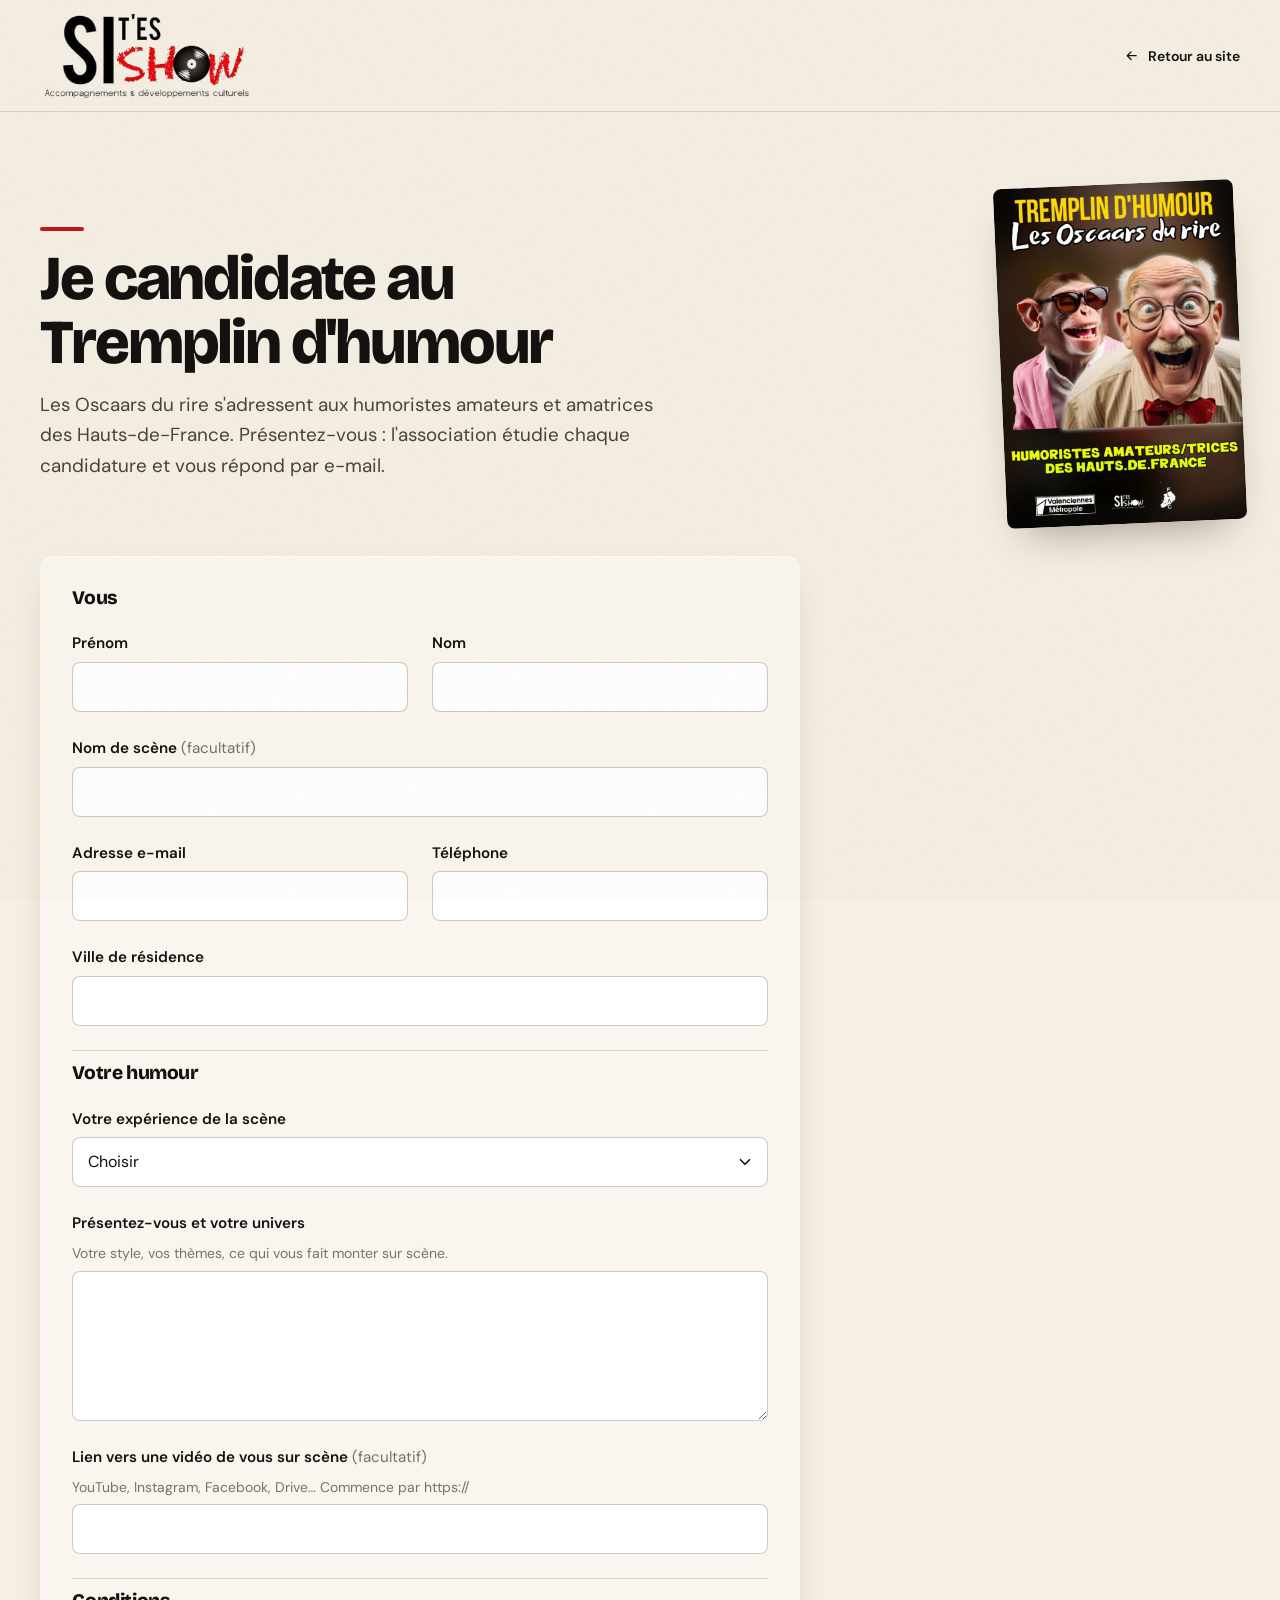
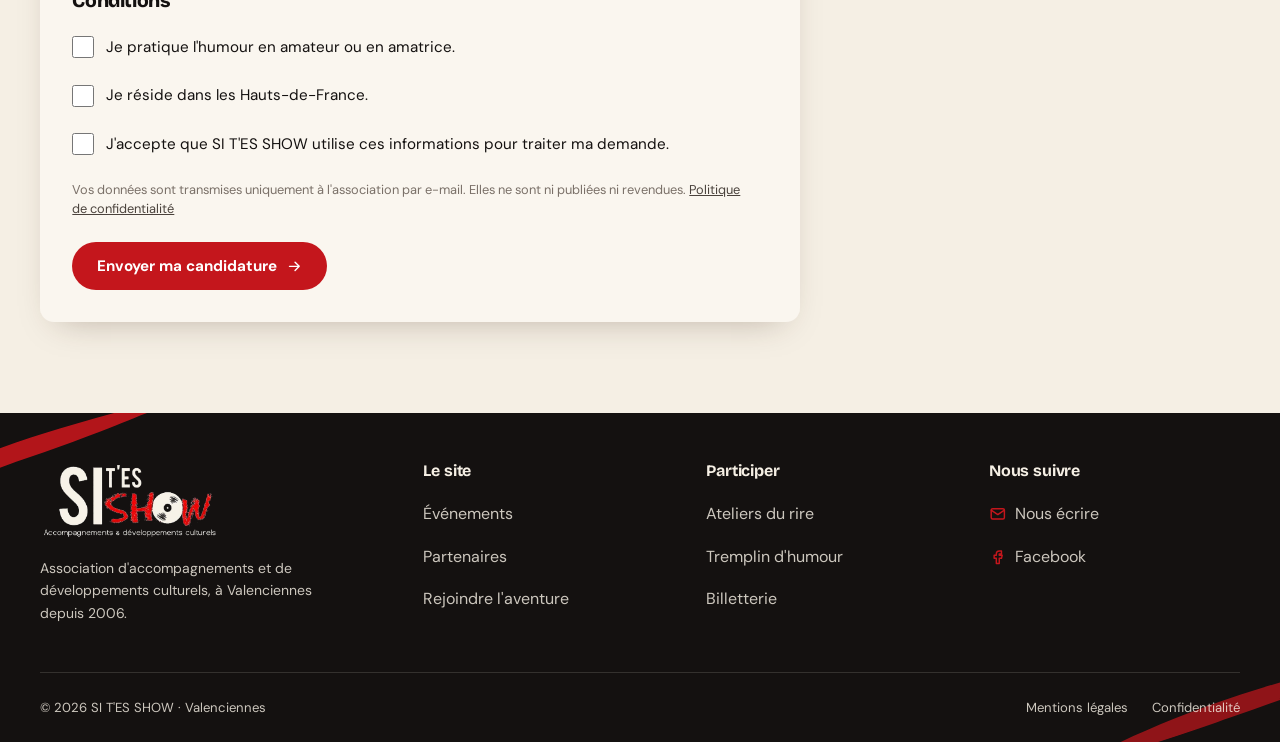
==== commit aa509880: "Navette du rire : réservation en ligne, affiche, carrousel des partenaires - Affiche « La Navette du" ====
--- a/candidature-tremplin.html
+++ b/candidature-tremplin.html
@@ -155,7 +155,6 @@
         <div>
           <p class="footer-title">Le site</p>
           <ul class="footer-links">
-            <li><a href="index.html#association">L'association</a></li>
             <li><a href="index.html#evenements">Événements</a></li>
             <li><a href="index.html#partenaires">Partenaires</a></li>
             <li><a href="index.html#rejoindre">Rejoindre l'aventure</a></li>
@@ -165,7 +164,7 @@
           <p class="footer-title">Participer</p>
           <ul class="footer-links">
             <li><a href="inscription-ateliers.html">Ateliers du rire</a></li>
-            <li><a href="candidature-tremplin.html">Tremplin d'humour</a></li>
+            <li><a href="https://docs.google.com/forms/d/e/1FAIpQLScMeuX3CiegKZkaHcM3kTUaI3wI5D8a-_Fd_2i34Ym2ZDgTJg/viewform?usp=dialog" target="_blank" rel="noopener">Tremplin d'humour<span class="sr-only"> (formulaire Google, nouvel onglet)</span></a></li>
             <li><a data-config-href="billetterieJojoBernard" href="index.html#evenements" target="_blank" rel="noopener">Billetterie<span class="sr-only"> (nouvel onglet)</span></a></li>
           </ul>
         </div>
--- a/styles.css
+++ b/styles.css
@@ -444,6 +444,8 @@
   transition: transform .6s var(--ease-out);
 }
 .event-body {
+  flex: 1;
+  grid-template-rows: auto 1fr auto; /* boutons alignés en bas, quelle que soit la longueur du texte */
   padding: var(--space-3) var(--space-3) var(--space-4);
   display: grid;
   gap: var(--space-2);
@@ -633,14 +635,25 @@
    PARTENAIRES
    ========================================================= */
 .partners { background: var(--paper); }
-.partner-grid {
+/* Carrousel : défilement continu, pause au survol, statique si mouvement réduit */
+.partner-marquee {
+  overflow: hidden;
+  padding-block: var(--space-2) var(--space-3);
+  -webkit-mask-image: linear-gradient(90deg, transparent, #000 8%, #000 92%, transparent);
+          mask-image: linear-gradient(90deg, transparent, #000 8%, #000 92%, transparent);
+}
+.partner-track {
+  margin: 0;
   padding: 0;
   list-style: none;
-  display: grid;
-  grid-template-columns: repeat(2, 1fr);
-  gap: var(--space-2);
-}
-.partner-grid li {
+  display: flex;
+  width: max-content;
+}
+/* Marge à droite de chaque logo (et non gap) : la boucle à -50 % reste parfaitement continue */
+.partner-track li {
+  flex: none;
+  margin-right: var(--space-3);
+  width: 200px;
   height: 128px;
   padding: var(--space-3) var(--space-4);
   display: grid;
@@ -649,13 +662,23 @@
   background: #fff;
   box-shadow: var(--shadow-card);
 }
-.partner-grid li:last-child:nth-child(odd) { grid-column: span 2; }
-.partner-grid img {
+.partner-track img {
   max-width: 100%;
   max-height: 92px;
   width: auto;
+  height: auto;
   object-fit: contain;
 }
+@media (prefers-reduced-motion: no-preference) {
+  .partner-marquee.is-running .partner-track { animation: marquee var(--marquee-duration, 36s) linear infinite; }
+  .partner-marquee.is-running:hover .partner-track,
+  .partner-marquee.is-running:focus-within .partner-track { animation-play-state: paused; }
+}
+@media (prefers-reduced-motion: reduce) {
+  .partner-marquee { overflow-x: auto; scroll-snap-type: x mandatory; }
+  .partner-track li { scroll-snap-align: start; }
+}
+@keyframes marquee { to { transform: translateX(-50%); } }
 
 /* =========================================================
    REJOINDRE L'AVENTURE — bandeau rouge, coup de pinceau
@@ -820,6 +843,173 @@
 .form .button[aria-busy="true"] { opacity: .7; cursor: progress; }
 .form.is-done .form-fields { display: none; }
 
+/* =========================================================
+   RÉSERVATION — Navette du rire (fenêtre <dialog>)
+   ========================================================= */
+/* Les éléments masqués par l'attribut hidden restent masqués malgré leur display */
+.booking [hidden], .seats-line[hidden], .admin [hidden] { display: none !important; }
+.seats-line {
+  font-size: var(--fs-small);
+  font-weight: 600;
+  color: var(--ink);
+}
+.seats-line.is-full { color: var(--red-deep); }
+.button[aria-disabled="true"], .button:disabled { opacity: .55; cursor: not-allowed; }
+
+.booking {
+  width: min(600px, 100% - 2 * var(--gutter));
+  max-height: calc(100dvh - 2rem);
+  padding: 0;
+  border: 0;
+  border-radius: var(--radius-m);
+  background: var(--paper);
+  color: var(--ink);
+  box-shadow: var(--shadow-lift);
+  overflow: auto;
+  overscroll-behavior: contain;
+}
+.booking::backdrop { background: rgba(20, 17, 16, .62); }
+.booking-head {
+  position: relative;
+  display: grid;
+  grid-template-columns: 64px 1fr;
+  gap: var(--space-3);
+  align-items: center;
+  padding: var(--space-4) calc(var(--space-4) + 44px) var(--space-3) var(--space-4);
+}
+.booking-head img {
+  width: 64px;
+  border-radius: var(--radius-s);
+  box-shadow: var(--shadow-card);
+  transform: rotate(-3deg);
+}
+.booking-head h2 { font-size: var(--fs-h3); }
+.booking-head p { margin-top: .2rem; color: var(--ink-soft); font-size: var(--fs-small); line-height: 1.45; }
+.booking-close {
+  position: absolute;
+  top: var(--space-3);
+  right: var(--space-3);
+  width: 44px;
+  height: 44px;
+  display: grid;
+  place-items: center;
+  border: 0;
+  border-radius: var(--radius-pill);
+  background: var(--paper-deep);
+  color: var(--ink);
+  cursor: pointer;
+}
+.booking-close:hover { background: #e2d6c3; }
+.booking-close:focus-visible { outline: 3px solid var(--red); outline-offset: 2px; }
+
+.seat-meter { margin: 0 var(--space-4) var(--space-3); }
+.seat-meter p { font-size: .95rem; color: var(--ink-soft); }
+.seat-meter strong { font-family: var(--font-display); font-size: 1.6rem; color: var(--red); letter-spacing: -.02em; }
+.seat-bar {
+  margin-top: .45rem;
+  height: 8px;
+  border-radius: var(--radius-pill);
+  background: var(--paper-deep);
+  overflow: hidden;
+}
+.seat-bar span {
+  display: block;
+  height: 100%;
+  width: 0;
+  border-radius: inherit;
+  background: var(--red);
+  transition: width .5s var(--ease-out);
+}
+.booking-form { margin: 0 var(--space-3) var(--space-3); }
+
+.stepper {
+  display: grid;
+  grid-template-columns: 50px 1fr 50px;
+  max-width: 220px;
+  border: 1.5px solid rgba(20, 17, 16, .22);
+  border-radius: var(--radius-s);
+  background: #fff;
+  overflow: hidden;
+}
+.stepper button {
+  border: 0;
+  background: transparent;
+  color: var(--ink);
+  font: 600 1.4rem/1 var(--font-body);
+  cursor: pointer;
+}
+.stepper button:hover:not(:disabled) { background: var(--paper-soft); }
+.stepper button:disabled { color: rgba(20, 17, 16, .3); cursor: not-allowed; }
+.stepper button:focus-visible { outline: 3px solid var(--red); outline-offset: -3px; }
+.field .stepper input {
+  border: 0;
+  border-inline: 1.5px solid rgba(20, 17, 16, .12);
+  border-radius: 0;
+  text-align: center;
+  font-weight: 700;
+  font-size: 1.15rem;
+  -moz-appearance: textfield;
+}
+.stepper input::-webkit-inner-spin-button,
+.stepper input::-webkit-outer-spin-button { -webkit-appearance: none; margin: 0; }
+.field .stepper input:focus { box-shadow: inset 0 0 0 3px rgba(196, 22, 28, .25); }
+
+@media (max-width: 639px) {
+  /* Sur mobile : la fenêtre occupe tout l'écran */
+  .booking { width: 100%; max-width: none; height: 100dvh; max-height: none; border-radius: 0; }
+}
+@media (prefers-reduced-motion: no-preference) {
+  .booking[open] { animation: rise .35s var(--ease-out); }
+}
+html:has(.booking[open]) { overflow: hidden; }
+
+/* Espace association (admin-navette.html) */
+.admin-wrap { padding-block: var(--space-6) var(--section-y); display: grid; gap: var(--space-4); }
+.admin h1 { font-size: clamp(1.9rem, 1.4rem + 2.4vw, 3rem); }
+.admin h2 { font-size: var(--fs-h3); }
+.admin-intro { color: var(--ink-soft); }
+.admin-login { max-width: 420px; }
+.admin-login .button, .admin .form > .button { justify-self: start; }
+.admin-panel { display: grid; gap: var(--space-5); }
+.admin-panel[hidden] { display: none; }
+.admin-stats {
+  margin: 0; padding: 0; list-style: none;
+  display: grid; grid-template-columns: repeat(2, 1fr); gap: var(--space-2);
+}
+.admin-stats li {
+  padding: var(--space-3);
+  border-radius: var(--radius-m);
+  background: var(--paper-soft);
+  box-shadow: var(--shadow-card);
+  display: grid; gap: .2rem;
+}
+.admin-stats .stat-value { font-family: var(--font-display); font-size: 2rem; line-height: 1; color: var(--red); }
+.admin-stats .stat-label { color: var(--ink-soft); font-size: var(--fs-small); }
+.admin-grid { display: grid; gap: var(--space-4); }
+.admin-stops { margin: 0; padding: 0; list-style: none; display: grid; gap: var(--space-1); }
+.admin-stops li { display: flex; justify-content: space-between; gap: var(--space-2); padding-block: .4rem; border-bottom: 1px solid var(--line); }
+.admin-toolbar { display: flex; flex-wrap: wrap; justify-content: space-between; align-items: center; gap: var(--space-3); }
+.admin-actions { display: flex; flex-wrap: wrap; gap: var(--space-2); }
+.admin-table-wrap { overflow-x: auto; border-radius: var(--radius-m); background: var(--paper-soft); box-shadow: var(--shadow-card); }
+.admin-table { width: 100%; border-collapse: collapse; font-size: var(--fs-small); min-width: 760px; }
+.admin-table th, .admin-table td { padding: .7rem .9rem; text-align: left; border-bottom: 1px solid var(--line); vertical-align: top; }
+.admin-table th { font-weight: 700; background: var(--paper-deep); }
+.admin-table a { color: var(--ink); text-underline-offset: 3px; }
+.admin-cell-actions { white-space: nowrap; }
+.admin-link { border: 0; background: none; padding: .2rem .3rem; color: var(--red-deep); font: inherit; font-weight: 600; text-decoration: underline; text-underline-offset: 3px; cursor: pointer; }
+.admin-link.is-danger { color: #fff; background: var(--red); border-radius: var(--radius-s); text-decoration: none; padding: .3rem .6rem; }
+.admin-empty { color: var(--ink-muted); }
+.admin-danger { padding: var(--space-3) var(--space-4); border: 1.5px solid rgba(196, 22, 28, .35); border-radius: var(--radius-m); }
+.admin-danger summary { cursor: pointer; font-weight: 600; color: var(--red-deep); }
+.admin-danger p { margin-block: var(--space-2); color: var(--ink-soft); font-size: var(--fs-small); }
+.admin-danger form { display: grid; gap: var(--space-3); max-width: 320px; }
+.admin-danger .button { justify-self: start; }
+.admin-logout { justify-self: start; border: 0; background: none; color: var(--ink-soft); text-decoration: underline; cursor: pointer; font: inherit; }
+@media (min-width: 640px) {
+  .admin-stats { grid-template-columns: repeat(4, 1fr); }
+  .admin-grid { grid-template-columns: 1fr 1fr; }
+}
+
 /* Pages formulaire */
 .page-hero {
   padding-block: var(--space-6) var(--space-5);
@@ -932,8 +1122,7 @@
   .stats-list { grid-template-columns: repeat(3, 1fr); }
   .quotes-list { grid-template-columns: repeat(2, 1fr); }
 
-  .partner-grid { grid-template-columns: repeat(3, 1fr); }
-  .partner-grid li:last-child:nth-child(odd) { grid-column: auto; }
+  .partner-track li { width: 240px; }
 
   .form { padding: var(--space-5); }
   .form-row { grid-template-columns: 1fr 1fr; }
@@ -1031,7 +1220,7 @@
   .hero h1 .line { white-space: nowrap; }
 
   .events { padding-top: var(--space-5); }
-  .event-grid { grid-template-columns: repeat(3, 1fr); gap: var(--space-5); }
+  .event-grid { grid-template-columns: repeat(4, 1fr); gap: var(--space-4); }
   .event-card:last-child:nth-child(odd) { grid-column: auto; max-width: none; }
 
   .about::before { height: 56px; }
@@ -1054,7 +1243,7 @@
   .stats-list { grid-template-columns: repeat(auto-fit, minmax(160px, 1fr)); }
   .quotes-list { grid-template-columns: repeat(3, 1fr); }
 
-  .partner-grid { grid-template-columns: repeat(5, 1fr); gap: var(--space-3); }
+  .partner-track li { width: 260px; height: 140px; margin-right: var(--space-4); }
 
   .join-inner { grid-template-columns: 1.1fr .9fr; align-items: center; gap: var(--space-7); }
 
